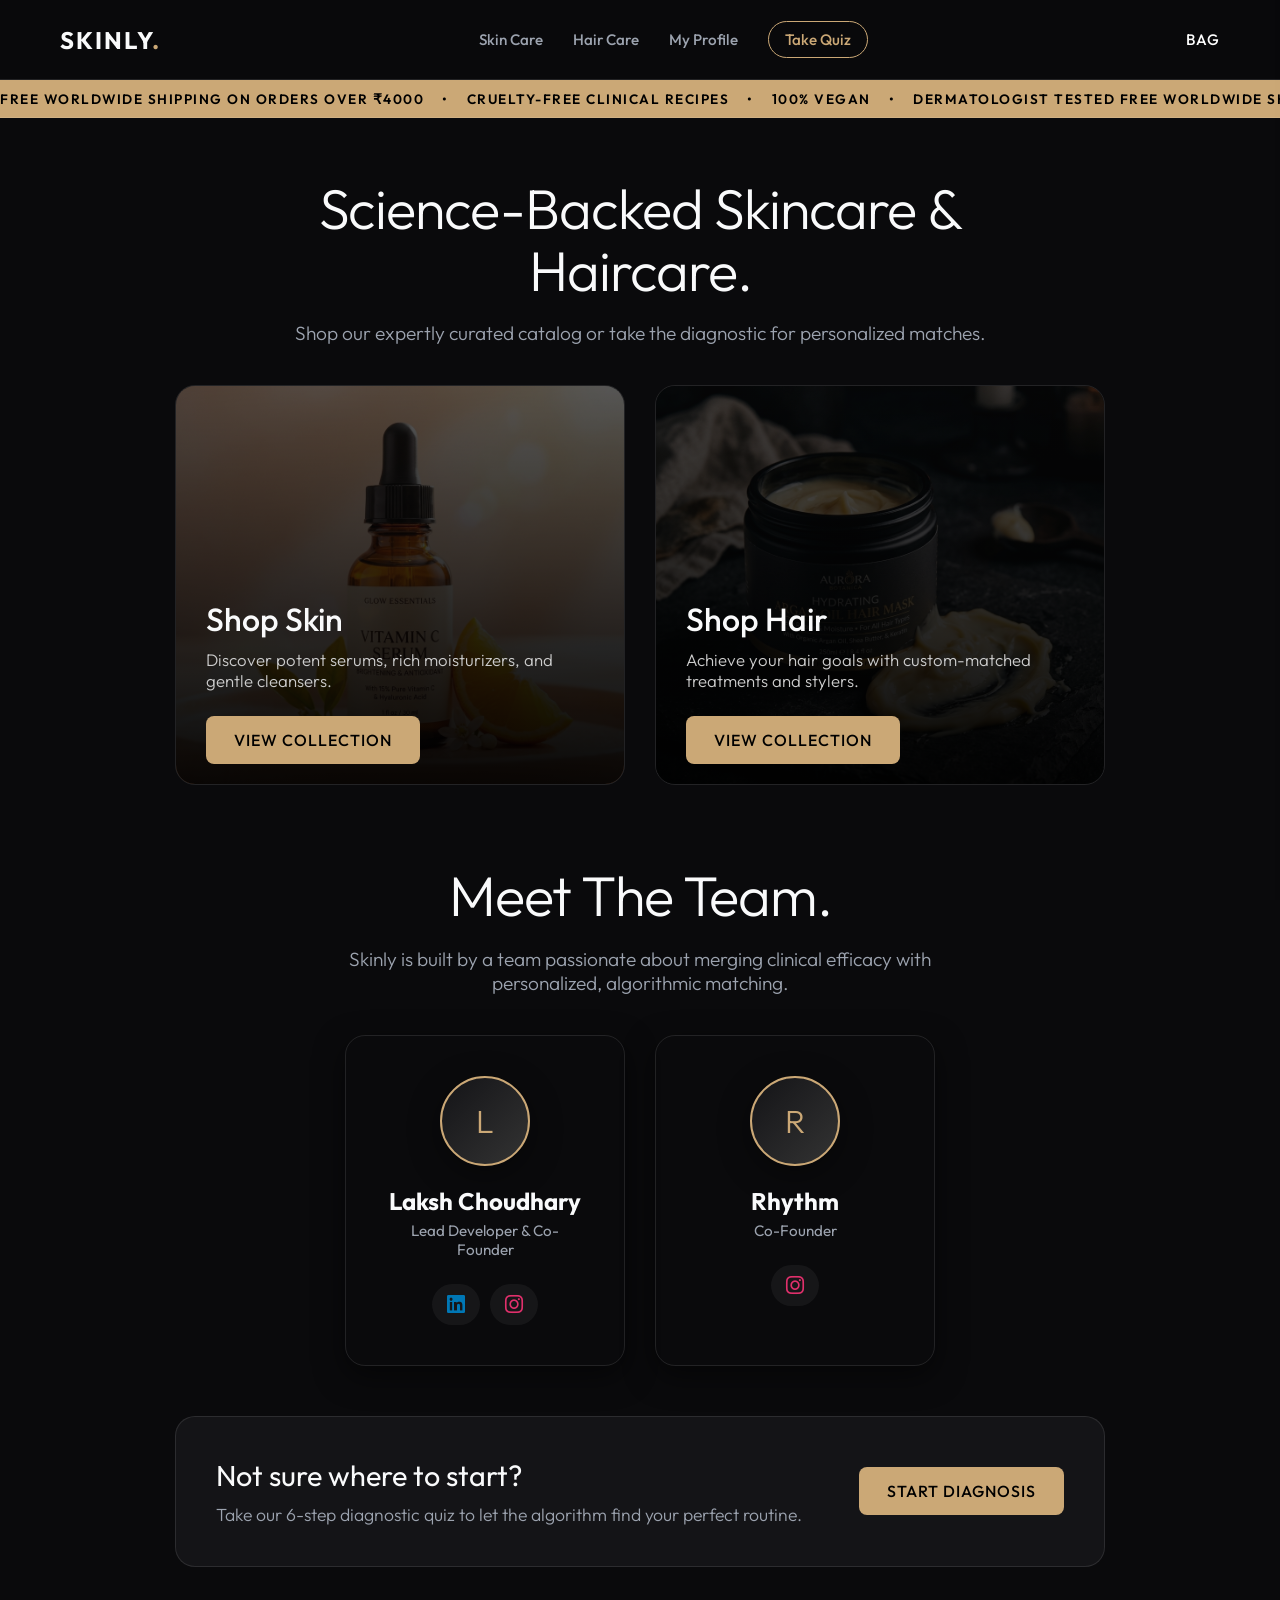
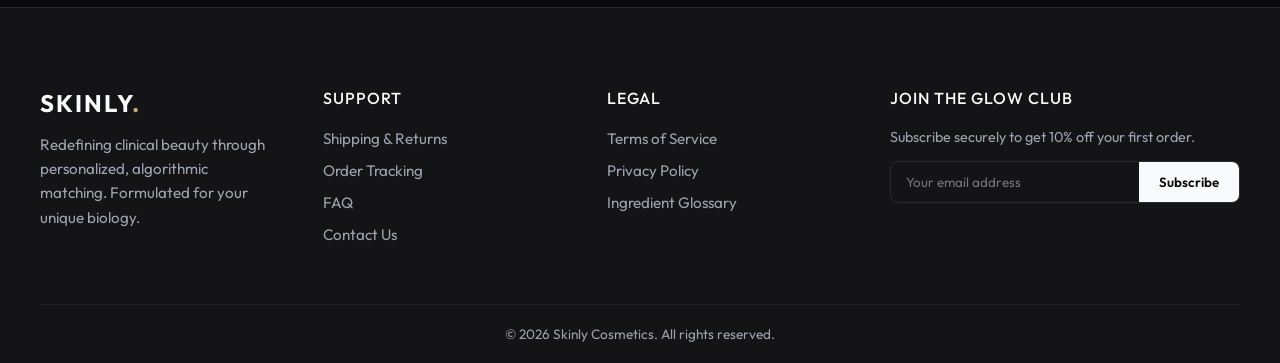
==== index.html @ 486b96c0 "Fix: Remove extensionless index file and move website files to root" ====
<!DOCTYPE html>
<html lang="en">
<head>
    <meta charset="UTF-8">
    <meta name="viewport" content="width=device-width, initial-scale=1.0">
    <title>Skinly | Premium Beauty</title>
    <link rel="preconnect" href="https://fonts.googleapis.com">
    <link rel="preconnect" href="https://fonts.gstatic.com" crossorigin>
    <link href="https://fonts.googleapis.com/css2?family=Outfit:wght@300;400;500;600;700&display=swap" rel="stylesheet">
    <link rel="stylesheet" href="https://cdnjs.cloudflare.com/ajax/libs/font-awesome/6.4.0/css/all.min.css">
    <link rel="stylesheet" href="style.css">
</head>
<body>
    
    <!-- Persistent Top Navigation -->
    <nav class="navbar">
        <div class="nav-container">
            <div class="nav-brand" id="nav-home">
                Skinly<span>.</span>
            </div>
            <ul class="nav-links">
                <li id="nav-skin">Skin Care</li>
                <li id="nav-hair">Hair Care</li>
                <li id="nav-profile">My Profile</li>
                <li id="nav-quiz" class="nav-highlight">Take Quiz</li>
            </ul>
            <div class="nav-tools">
                <button id="nav-cart-btn" class="cart-btn" aria-label="Open Shopping Bag">
                    Bag <span id="cart-badge" class="cart-badge hidden">0</span>
                </button>
                <button id="mobile-menu-btn" class="mobile-menu-btn" aria-label="Open Mobile Menu"><i class="fas fa-bars"></i></button>
            </div>
        </div>
    </nav>

    <!-- Mobile Menu Drawer -->
    <div id="mobile-drawer-overlay" class="drawer-overlay hidden"></div>
    <div id="mobile-drawer" class="mobile-drawer">
        <div class="cart-header">
            <h3>Menu</h3>
            <button id="close-mobile-btn" class="close-drawer">X</button>
        </div>
        <ul class="mobile-nav-links">
            <li id="mob-nav-skin"><i class="fas fa-pump-soap"></i> Skin Care</li>
            <li id="mob-nav-hair"><i class="fas fa-spray-can"></i> Hair Care</li>
            <li id="mob-nav-profile"><i class="fas fa-user-circle"></i> My Profile</li>
            <li id="mob-nav-quiz" class="mob-quiz-btn"><i class="fas fa-clipboard-list"></i> Take Quiz</li>
        </ul>
        <div style="margin-top: auto; padding: 30px; text-align: center; color: var(--text-muted); font-size: 0.8rem; border-top: 1px solid var(--border);">
            Skinly Pharmaceuticals © 2026
        </div>
    </div>

    <!-- Promotional Marquee -->
    <div class="marquee-container">
        <div class="marquee">
            <span>FREE WORLDWIDE SHIPPING ON ORDERS OVER ₹4000 &nbsp;&nbsp;&nbsp;•&nbsp;&nbsp;&nbsp; CRUELTY-FREE CLINICAL RECIPES &nbsp;&nbsp;&nbsp;•&nbsp;&nbsp;&nbsp; 100% VEGAN &nbsp;&nbsp;&nbsp;•&nbsp;&nbsp;&nbsp; DERMATOLOGIST TESTED</span>
            <span>FREE WORLDWIDE SHIPPING ON ORDERS OVER ₹4000 &nbsp;&nbsp;&nbsp;•&nbsp;&nbsp;&nbsp; CRUELTY-FREE CLINICAL RECIPES &nbsp;&nbsp;&nbsp;•&nbsp;&nbsp;&nbsp; 100% VEGAN &nbsp;&nbsp;&nbsp;•&nbsp;&nbsp;&nbsp; DERMATOLOGIST TESTED</span>
        </div>
    </div>

    <!-- App Main Container -->
    <div id="app" class="app-container">
        
        <main id="main-content">
            <!-- Landing View (Home) -->
            <div id="landing-view" class="view active">
                <div class="hero">
                    <h2>Science-Backed Skincare & Haircare.</h2>
                    <p>Shop our expertly curated catalog or take the diagnostic for personalized matches.</p>
                </div>
                
                <div class="category-cards">
                    <div class="category-card" data-action="cat_skin">
                        <div class="category-bg" style="background-image: url('images/serum_vitaminc.png');"></div>
                        <div class="category-content">
                            <h3>Shop Skin</h3>
                            <p>Discover potent serums, rich moisturizers, and gentle cleansers.</p>
                            <button class="primary-btn">View Collection</button>
                        </div>
                    </div>
                    <div class="category-card" data-action="cat_hair">
                        <div class="category-bg" style="background-image: url('images/hair_mask_argan.png');"></div>
                        <div class="category-content">
                            <h3>Shop Hair</h3>
                            <p>Achieve your hair goals with custom-matched treatments and stylers.</p>
                            <button class="primary-btn">View Collection</button>
                        </div>
                    </div>
                    </div>
                </div>

                <!-- Meet The Founders -->
                <div class="team-section" style="margin-top: 80px; margin-bottom: 50px;">
                    <div class="hero" style="margin-top: 0;">
                        <h2>Meet The Team.</h2>
                        <p style="max-width: 600px; margin: 0 auto;">Skinly is built by a team passionate about merging clinical efficacy with personalized, algorithmic matching.</p>
                    </div>
                    <div class="team-grid">
                        <!-- Founder 1 -->
                        <div class="team-card">
                            <div class="avatar-circle" style="width:90px; height:90px; font-size:2rem; margin:0 auto 20px;">L</div>
                            <h3>Laksh Choudhary</h3>
                            <p>Lead Developer & Co-Founder</p>
                            <div style="display:flex; justify-content:center; gap:10px;">
                                <a href="https://www.linkedin.com/in/laksh-choudhary-9b463828b" target="_blank" class="social-btn tooltip" style="padding: 10px 15px;" aria-label="LinkedIn"><i class="fab fa-linkedin" style="color:#0077B5; font-size:1.3rem;"></i></a>
                                <a href="https://www.instagram.com/lakshhh_._" target="_blank" class="social-btn tooltip" style="padding: 10px 15px;" aria-label="Instagram"><i class="fab fa-instagram" style="color:#E1306C; font-size:1.3rem;"></i></a>
                            </div>
                        </div>
                        <!-- Founder 2 -->
                        <div class="team-card">
                            <div class="avatar-circle" style="width:90px; height:90px; font-size:2rem; margin:0 auto 20px;">R</div>
                            <h3>Rhythm</h3>
                            <p>Co-Founder</p>
                            <div style="display:flex; justify-content:center; gap:10px;">
                                <a href="#" target="_blank" class="social-btn tooltip" style="padding: 10px 15px;" aria-label="Instagram"><i class="fab fa-instagram" style="color:#E1306C; font-size:1.3rem;"></i></a>
                            </div>
                        </div>
                    </div>
                </div>

                <div class="quiz-banner" id="banner-quiz">
                    <div>
                        <h3>Not sure where to start?</h3>
                        <p>Take our 6-step diagnostic quiz to let the algorithm find your perfect routine.</p>
                    </div>
                    <button class="primary-btn">Start Diagnosis</button>
                </div>
            </div>

            <!-- Name Capture View -->
            <div id="name-capture-view" class="view hidden">
                <div class="hero" style="margin-top: 100px;">
                    <h2>Let's personalize this.</h2>
                    <p>What should we call you? Your results will be saved under this name.</p>
                    
                    <div class="name-input-container" style="display:flex; flex-direction:column; gap:15px; align-items:center; max-width:400px; margin: 0 auto;">
                        <input type="text" id="user-name-input" placeholder="Enter your first name..." autocomplete="off" style="width:100%;">
                        <button id="save-name-btn" class="primary-btn" style="width:100%;">Continue as Guest</button>
                        
                        <div style="width:100%; text-align:center; color: var(--text-muted); font-size: 0.9rem; margin: 10px 0;">&mdash; OR &mdash;</div>
                        
                        <button id="google-signin-btn" class="secondary-btn" style="width:100%; display:flex; justify-content:center; align-items:center; gap:10px;">
                            <i class="fab fa-google"></i> Sign in with Google to save data
                        </button>
                    </div>
                </div>
            </div>

            <!-- Quiz Category Selection View -->
            <div id="quiz-start-view" class="view hidden">
                <div class="hero">
                    <h2>Select Your Focus.</h2>
                    <p>Which area would you like us to diagnose today?</p>
                </div>
                <div class="selection-buttons">
                    <button class="large-outline-btn" data-quiz="skin">Skin Assessment</button>
                    <button class="large-outline-btn" data-quiz="hair">Hair Assessment</button>
                </div>
            </div>

            <!-- Quiz Flow View -->
            <div id="quiz-view" class="view hidden">
                <div class="quiz-header">
                    <button id="quit-btn" class="text-btn">← Cancel</button>
                    <div class="progress-details">
                        <span id="quiz-category-label" class="badge">Skin</span>
                        <span id="progress-text" class="progress-text">Step 1 of X</span>
                    </div>
                </div>

                <div class="progress-container">
                    <div class="progress-bar-wrap">
                        <div id="progress-bar" class="progress-bar"></div>
                    </div>
                </div>

                <div id="question-container" class="question-container">
                    <h2 id="question-text" class="question-text">Question goes here...</h2>
                    <div id="options-container" class="options-container">
                        <!-- Options injected via JS -->
                    </div>
                </div>
                
                <div class="quiz-controls">
                    <button id="prev-btn" class="secondary-btn hidden">Previous</button>
                </div>
            </div>

            <!-- Loading View -->
            <div id="loading-view" class="view hidden">
                <div class="loader-wrap">
                    <div class="loader"></div>
                    <h2 id="loading-text">Analyzing profile...</h2>
                </div>
            </div>

            <!-- Catalog / Results View -->
            <div id="catalog-view" class="view hidden">
                <div class="catalog-header">
                    <div id="catalog-titles">
                        <h2 id="catalog-title">Shop Skin Care</h2>
                        <p id="catalog-subtitle">Our complete range of clinical formulations.</p>
                    </div>
                    <div id="results-actions" class="hidden">
                        <button id="retake-btn" class="primary-btn">Retake Quiz</button>
                    </div>
                </div>

                <div id="history-callout" class="quiz-banner hidden" style="margin-bottom: 30px; padding: 20px 30px;">
                    <div>
                        <h3 style="font-size: 1.4rem; margin-bottom: 5px;">We saved your perfect matches.</h3>
                        <p style="font-size: 0.95rem;">You previously completed a diagnostic for this category.</p>
                    </div>
                    <button id="load-history-btn" class="secondary-btn">View My Routine</button>
                </div>
                
                <div id="catalog-filters" class="catalog-filters">
                    <select id="filter-select">
                        <option value="All">All Products</option>
                        <option value="Cleanser">Cleansers</option>
                        <option value="Serum">Serums</option>
                        <option value="Moisturizer">Moisturizers</option>
                        <option value="Sunscreen">Sunscreens</option>
                        <option value="Treatment">Treatments</option>
                        <option value="Shampoo">Shampoos</option>
                        <option value="Styling">Styling</option>
                    </select>
                </div>

                <div id="products-grid" class="products-grid">
                    <!-- Products injected via JS -->
                </div>
            </div>

            <!-- Profile / History View -->
            <div id="profile-view" class="view hidden">
                <div class="profile-header">
                    <div class="avatar-circle" id="profile-avatar">G</div>
                    <div>
                        <h2 id="profile-greeting">Welcome back, Guest!</h2>
                        <p>Manage your saved routines and quiz history below.</p>
                    </div>
                </div>

                <div class="history-section">
                    <h3>Your Saved Routines</h3>
                    <div id="history-list" class="history-list">
                        <!-- History cards injected via JS -->
                    </div>
                    <div id="empty-history" class="hidden" style="color: var(--text-muted); margin-top: 20px;">
                        You haven't taken any assessments yet. <a href="#" id="profile-take-quiz-link" style="color: var(--primary);">Take one now</a>.
                    </div>
                </div>
            </div>

        </main>
    </div>

    <!-- Luxury Store Footer -->
    <footer class="app-footer">
        <div class="footer-container">
            <div class="footer-col">
                <div class="nav-brand">Skinly<span>.</span></div>
                <p class="footer-desc">Redefining clinical beauty through personalized, algorithmic matching. Formulated for your unique biology.</p>
            </div>
            <div class="footer-col">
                <h4>Support</h4>
                <ul>
                    <li><a href="#" id="footer-shipping">Shipping & Returns</a></li>
                    <li><a href="#" id="footer-tracking">Order Tracking</a></li>
                    <li><a href="#" id="footer-faq">FAQ</a></li>
                    <li><a href="#" id="footer-contact">Contact Us</a></li>
                </ul>
            </div>
            <div class="footer-col">
                <h4>Legal</h4>
                <ul>
                    <li><a href="#" id="footer-terms">Terms of Service</a></li>
                    <li><a href="#" id="footer-privacy">Privacy Policy</a></li>
                    <li><a href="#" id="footer-ingredients">Ingredient Glossary</a></li>
                </ul>
            </div>
            <div class="footer-col" style="flex: 1.5;">
                <h4>Join the Glow Club</h4>
                <p style="font-size: 0.9rem; margin-bottom: 15px; color: var(--text-muted);">Subscribe securely to get 10% off your first order.</p>
                <div class="newsletter-input">
                    <input type="email" placeholder="Your email address">
                    <button>Subscribe</button>
                </div>
            </div>
        </div>
        <div class="footer-bottom">
            <p>© 2026 Skinly Cosmetics. All rights reserved.</p>
        </div>
    </footer>

    <!-- Shopping Cart Drawer -->
    <div id="cart-drawer-overlay" class="drawer-overlay hidden"></div>
    <div id="cart-drawer" class="cart-drawer">
        <div class="cart-header">
            <h3>Your Bag</h3>
            <button id="close-cart-btn" class="close-drawer">X</button>
        </div>
        <div id="cart-items" class="cart-items">
            <!-- Items injected via JS -->
        </div>
        <div class="cart-footer">
            <div class="cart-subtotal">
                <span>Subtotal</span>
                <span id="cart-subtotal-price">₹0.00</span>
            </div>
            <p class="shipping-note">Taxes and shipping calculated at checkout.</p>
            <button class="primary-btn w-full" id="checkout-btn">Proceed to Checkout</button>
        </div>
    </div>

    <!-- Product Detail Modal -->
    <div id="product-modal" class="modal-overlay hidden">
        <div class="modal-content">
            <button class="close-modal" id="close-modal">×</button>
            <div class="modal-body">
                <div class="modal-image-col">
                    <img id="modal-img" src="" alt="">
                </div>
                <div class="modal-info-col">
                    <div class="modal-badges">
                        <span id="modal-category" class="product-category">Category</span>
                        <span class="rating-badge">⭐ <span id="modal-rating">4.8</span> (<span id="modal-reviews">100</span>)</span>
                    </div>
                    <h2 id="modal-name">Product Name</h2>
                    <p class="modal-price" id="modal-price">$0</p>
                    
                    <div class="modal-section">
                        <h3>Description</h3>
                        <p id="modal-desc">Product description goes here.</p>
                    </div>
                    
                    <div class="modal-section">
                        <h3>How To Use</h3>
                        <p id="modal-how">Instructions go here.</p>
                    </div>

                    <div class="modal-section">
                        <h3>Key Ingredients</h3>
                        <div class="product-ingredients" id="modal-ingredients">
                            <!-- Tags go here -->
                        </div>
                    </div>

                    <div class="modal-footer">
                        <button class="primary-btn w-full" id="modal-add-to-bag">Add To Bag</button>
                    </div>
                </div>
            </div>
        </div>
    </div>

    <!-- Info Modal (Generic for Policies, Contact, etc.) -->
    <div id="info-modal" class="modal-overlay">
        <div class="modal-content info-modal-content">
            <button id="close-info-modal" class="close-modal">&times;</button>
            <div id="info-modal-body">
                <!-- Content injected via JS -->
            </div>
        </div>
    </div>

    <!-- Toast Notification Container -->
    <div id="toast-container" class="toast-container"></div>

    <!-- Firebase SDKs -->
    <script src="https://www.gstatic.com/firebasejs/9.6.1/firebase-app-compat.js"></script>
    <script src="https://www.gstatic.com/firebasejs/9.6.1/firebase-auth-compat.js"></script>
    <script src="https://www.gstatic.com/firebasejs/9.6.1/firebase-firestore-compat.js"></script>
    <script src="firebase-config.js"></script>

    <script src="data.js?v=2"></script>
    <script src="app.js?v=2"></script>
</body>
</html>
---- style.css ----
:root {
    --primary: #cba876; 
    --primary-hover: #e0be8a;
    --bg-main: #0a0a0c;
    --bg-secondary: #141417;
    --card-bg: rgba(30, 30, 35, 0.6);
    --text-main: #f9fafb;
    --text-muted: #9ca3af;
    --border: rgba(255, 255, 255, 0.1);
    --radius-lg: 20px;
    --radius-md: 12px;
    --radius-sm: 8px;
    --shadow-subtle: 0 8px 32px rgba(0,0,0,0.4);
    --shadow-hover: 0 15px 40px rgba(0,0,0,0.6);
    --nav-height: 80px;
    --marquee-height: 38px;
    --transition: all 0.4s cubic-bezier(0.25, 0.8, 0.25, 1);
}

* { margin: 0; padding: 0; box-sizing: border-box; font-family: 'Outfit', sans-serif; }
body { background: var(--bg-main); color: var(--text-main); min-height: 100vh; overflow-x: hidden; -webkit-font-smoothing: antialiased; padding-top: calc(var(--nav-height) + var(--marquee-height)); display: flex; flex-direction: column; }

/* --- Navigation --- */
.navbar { position: fixed; top: 0; left: 0; right: 0; height: var(--nav-height); background: rgba(10, 10, 12, 0.95); backdrop-filter: blur(15px); border-bottom: 1px solid var(--border); z-index: 100; }
.nav-container { max-width: 1200px; margin: 0 auto; padding: 0 20px; height: 100%; display: flex; justify-content: space-between; align-items: center; }
.nav-brand { font-size: 1.5rem; font-weight: 700; letter-spacing: 2px; text-transform: uppercase; cursor: pointer; }
.nav-brand span { color: var(--primary); }
.nav-links { display: flex; list-style: none; gap: 30px; align-items: center; }
.nav-links li { font-size: 0.95rem; font-weight: 500; cursor: pointer; color: var(--text-muted); transition: color 0.3s; }
.nav-links li:hover { color: var(--text-main); }
.nav-links .nav-highlight { color: var(--primary); border: 1px solid var(--primary); padding: 8px 16px; border-radius: 20px; }
.nav-links .nav-highlight:hover { background: rgba(203, 168, 118, 0.1); }
.nav-tools { display: flex; align-items: center; }
.cart-btn { background: transparent; border: none; color: white; text-transform: uppercase; letter-spacing: 1px; font-size: 0.95rem; font-weight: 500; cursor: pointer; display: flex; align-items: center; gap: 8px; transition: color 0.3s; }
.cart-btn:hover { color: var(--primary); }
.cart-badge { background: var(--primary); color: #000; width: 22px; height: 22px; border-radius: 50%; font-size: 0.8rem; display: flex; justify-content: center; align-items: center; font-weight: 700; }

/* --- Marquee --- */
.marquee-container { position: fixed; top: var(--nav-height); left: 0; right: 0; height: var(--marquee-height); background: var(--primary); color: #000; display: flex; align-items: center; overflow: hidden; z-index: 99; border-bottom: 1px solid var(--border); }
.marquee { white-space: nowrap; font-size: 0.85rem; font-weight: 600; letter-spacing: 1.5px; animation: scroll-left 25s linear infinite; }
@keyframes scroll-left { 0% { transform: translateX(0); } 100% { transform: translateX(-50%); } }

/* --- App Container & Views --- */
.app-container { flex: 1; max-width: 1200px; margin: 0 auto; padding: 40px 20px; width: 100%; display: flex; flex-direction: column; }
.view { display: none; opacity: 0; transform: translateY(15px); transition: opacity 0.5s ease, transform 0.5s ease; flex: 1; }
.view.active { display: block; opacity: 1; transform: translateY(0); }
.hidden { display: none !important; }

/* --- Shared Elements --- */
.hero { text-align: center; max-width: 700px; margin: 20px auto 40px; }
.hero h2 { font-size: 3.5rem; line-height: 1.1; margin-bottom: 20px; font-weight: 300; letter-spacing: -1px; }
.hero p { font-size: 1.2rem; color: var(--text-muted); font-weight: 300; }

.primary-btn, .secondary-btn, .text-btn, .large-outline-btn { padding: 14px 28px; border-radius: var(--radius-sm); font-size: 1rem; font-weight: 500; cursor: pointer; transition: var(--transition); border: none; letter-spacing: 1px; text-transform: uppercase; }
.primary-btn { background: var(--primary); color: #000; }
.primary-btn:hover { background: var(--primary-hover); transform: translateY(-2px); box-shadow: 0 10px 20px rgba(203, 168, 118, 0.2); }
.secondary-btn { background: var(--bg-secondary); color: var(--text-main); border: 1px solid var(--border); }
.secondary-btn:hover { background: #1f1f23; border-color: var(--primary); }
.text-btn { background: transparent; color: var(--text-muted); padding: 0; }
.text-btn:hover { color: var(--text-main); }
.large-outline-btn { width: 100%; padding: 30px; font-size: 1.5rem; margin-bottom: 20px; border: 2px solid var(--border); background: transparent; color: white; border-radius: var(--radius-lg); }
.large-outline-btn:hover { border-color: var(--primary); background: rgba(203,168,118,0.05); }

/* --- Name Capture --- */
.name-input-container { display: flex; max-width: 500px; margin: 40px auto; gap: 10px; }
.name-input-container input { flex: 1; background: var(--bg-secondary); border: 1px solid var(--border); padding: 18px 25px; border-radius: var(--radius-sm); color: white; font-size: 1.2rem; outline: none; transition: var(--transition); }
.name-input-container input:focus { border-color: var(--primary); }

/* --- Landing View --- */
.category-cards { display: flex; gap: 30px; justify-content: center; margin-bottom: 60px; flex-wrap: wrap; }
.category-card { flex: 1; min-width: 300px; max-width: 450px; height: 400px; border-radius: var(--radius-lg); overflow: hidden; position: relative; cursor: pointer; border: 1px solid var(--border); transition: var(--transition); }
.category-card .category-bg { position: absolute; top: 0; left: 0; right: 0; bottom: 0; background-size: cover; background-position: center; opacity: 0.4; transition: transform 0.7s ease, opacity 0.4s ease; }
.category-card::after { content: ''; position: absolute; top: 0; left: 0; right: 0; bottom: 0; background: linear-gradient(to top, rgba(0,0,0,0.9) 0%, rgba(0,0,0,0.2) 100%); }
.category-content { position: absolute; bottom: 0; left: 0; right: 0; padding: 40px 30px; z-index: 2; transform: translateY(20px); transition: transform 0.4s ease; }
.category-content h3 { font-size: 2rem; font-weight: 500; margin-bottom: 10px; }
.category-content p { color: #ccc; margin-bottom: 25px; font-weight: 300; font-size: 1.05rem; }
.category-card:hover { transform: translateY(-5px); box-shadow: 0 20px 40px rgba(0,0,0,0.8); border-color: var(--primary); }
.category-card:hover .category-bg { transform: scale(1.05); opacity: 0.6; }
.category-card:hover .category-content { transform: translateY(0); }
.quiz-banner { background: var(--bg-secondary); border: 1px solid var(--border); border-radius: var(--radius-lg); padding: 40px; display: flex; justify-content: space-between; align-items: center; max-width: 930px; margin: 0 auto; gap: 30px; }
.quiz-banner h3 { font-size: 1.8rem; font-weight: 400; margin-bottom: 10px; }
.quiz-banner p { color: var(--text-muted); font-weight: 300; font-size: 1.1rem; }

/* --- Quiz View --- */
#quiz-view { max-width: 800px; margin: 0 auto; width: 100%; }
.quiz-header { display: flex; justify-content: space-between; align-items: center; margin-bottom: 40px; }
.progress-details { display: flex; align-items: center; gap: 15px; }
.badge { background: var(--bg-secondary); border: 1px solid var(--border); padding: 6px 14px; border-radius: 20px; font-size: 0.8rem; text-transform: uppercase; color: var(--primary); }
.progress-text { font-size: 0.9rem; color: var(--text-muted); text-transform: uppercase; }
.progress-bar-wrap { height: 4px; background: var(--bg-secondary); border-radius: 2px; overflow: hidden; margin-bottom: 50px; }
.progress-bar { height: 100%; background: var(--primary); width: 0%; transition: width 0.5s ease; }
.question-text { font-size: 2.2rem; margin-bottom: 40px; font-weight: 400; line-height: 1.3; }
.options-container { display: flex; flex-direction: column; gap: 15px; }
.option-btn { background: var(--card-bg); border: 1px solid var(--border); padding: 24px 30px; border-radius: var(--radius-md); text-align: left; font-size: 1.2rem; font-weight: 300; color: var(--text-main); cursor: pointer; transition: var(--transition); }
.option-btn:hover { border-color: var(--primary); background: rgba(203, 168, 118, 0.05); transform: translateX(5px); }
.quiz-controls { margin-top: 40px; padding-top: 40px; border-top: 1px solid var(--border); display: flex; justify-content: flex-start; }

/* --- Catalog & Grid --- */
.catalog-header { display: flex; justify-content: space-between; align-items: flex-end; margin-bottom: 30px; border-bottom: 1px solid var(--border); padding-bottom: 20px; }
.catalog-header h2 { font-size: 3rem; font-weight: 300; margin-bottom: 10px; }
.catalog-header p { color: var(--text-muted); font-size: 1.2rem; }
.catalog-filters { margin-bottom: 40px; }
.catalog-filters select { background: var(--bg-secondary); color: white; border: 1px solid var(--border); padding: 10px 20px; border-radius: var(--radius-sm); font-size: 1rem; outline: none; }

.products-grid { display: grid; grid-template-columns: repeat(auto-fill, minmax(300px, 1fr)); gap: 40px; padding-bottom: 100px; }
.product-card { background: var(--bg-secondary); border-radius: var(--radius-lg); overflow: hidden; box-shadow: var(--shadow-subtle); transition: var(--transition); display: flex; flex-direction: column; border: 1px solid var(--border); cursor: pointer; position: relative; }
.product-card:hover { transform: translateY(-8px); box-shadow: var(--shadow-hover); border-color: rgba(203, 168, 118, 0.3); }
.product-image-wrap { height: 300px; background: #111; display: flex; align-items: center; justify-content: center; overflow: hidden; position: relative; }
.product-image-wrap img { max-width: 90%; max-height: 90%; object-fit: contain; transition: transform 0.6s ease; }
.product-card:hover .product-image-wrap img { transform: scale(1.08); }
.match-badge { position: absolute; top: 15px; right: 15px; background: rgba(0,0,0,0.6); backdrop-filter: blur(5px); border: 1px solid var(--primary); color: var(--primary); padding: 6px 14px; border-radius: 20px; font-size: 0.85rem; font-weight: 600; z-index: 2; }
.product-info { padding: 25px; flex: 1; display: flex; flex-direction: column; }
.product-category { font-size: 0.8rem; text-transform: uppercase; letter-spacing: 2px; color: var(--text-muted); font-weight: 600; margin-bottom: 8px; }
.product-name { font-size: 1.5rem; font-weight: 400; margin-bottom: 10px; line-height: 1.2; }
.product-desc { font-size: 1rem; color: var(--text-muted); margin-bottom: 20px; line-height: 1.5; font-weight: 300; flex: 1; display: -webkit-box; -webkit-line-clamp: 2; -webkit-box-orient: vertical; overflow: hidden;}
.product-footer { display: flex; justify-content: space-between; align-items: center; margin-top: auto; padding-top: 15px; border-top: 1px solid var(--border); }
.product-price { font-size: 1.5rem; font-weight: 300; color: var(--primary); }
.buy-btn { background: transparent; color: var(--text-main); padding: 10px 20px; border-radius: var(--radius-sm); font-weight: 400; border: 1px solid var(--border); cursor: pointer; transition: var(--transition); }
.buy-btn:hover { background: var(--text-main); color: var(--bg-main); }

/* --- Profile View --- */
.profile-header { display: flex; align-items: center; gap: 30px; margin: 40px 0 60px; padding-bottom: 30px; border-bottom: 1px solid var(--border); }
.avatar-circle { width: 100px; height: 100px; border-radius: 50%; background: linear-gradient(135deg, var(--bg-secondary), #333); border: 2px solid var(--primary); display: flex; justify-content: center; align-items: center; font-size: 2.5rem; font-weight: 300; color: var(--primary); box-shadow: var(--shadow-subtle); }
.history-card { background: var(--card-bg); border: 1px solid var(--border); border-radius: var(--radius-md); padding: 25px 30px; display: flex; justify-content: space-between; align-items: center; cursor: pointer; transition: var(--transition); margin-bottom: 20px;}
.history-card:hover { border-color: var(--primary); background: rgba(203, 168, 118, 0.05); transform: translateX(5px); }
.history-card h4 { font-size: 1.4rem; font-weight: 400; margin-bottom: 5px; }

/* --- Modal --- */
.modal-overlay { position: fixed; top: 0; left: 0; right: 0; bottom: 0; background: rgba(0,0,0,0.8); backdrop-filter: blur(8px); z-index: 1000; display: flex; justify-content: center; align-items: center; padding: 20px; opacity: 0; transition: opacity 0.3s; pointer-events: none; }
.modal-overlay.show { opacity: 1; pointer-events: auto; }
.modal-content { background: var(--bg-main); width: 100%; max-width: 1000px; max-height: 90vh; border-radius: var(--radius-lg); border: 1px solid var(--border); position: relative; overflow: hidden; display: flex; flex-direction: column; transform: translateY(20px); transition: transform 0.4s; }
.modal-overlay.show .modal-content { transform: translateY(0); }
.close-modal { position: absolute; top: 20px; right: 20px; background: rgba(255,255,255,0.1); border: none; color: white; width: 40px; height: 40px; border-radius: 50%; font-size: 1.5rem; cursor: pointer; z-index: 10; transition: background 0.3s; }
.close-modal:hover { background: rgba(255,255,255,0.2); }
.modal-body { display: flex; flex-direction: row; height: 100%; overflow-y: auto; }
.modal-image-col { flex: 1; background: #111; min-height: 400px; display: flex; align-items: center; justify-content: center; padding: 40px; }
.modal-image-col img { max-width: 100%; max-height: 600px; object-fit: contain; }
.modal-info-col { flex: 1; padding: 50px 40px; display: flex; flex-direction: column; }
.modal-section { margin-bottom: 30px; border-bottom: 1px solid var(--border); padding-bottom: 30px; }
.modal-section:last-child { border-bottom: none; }
.product-ingredients { display: flex; flex-wrap: wrap; gap: 8px; }
.ingredient-tag { background: rgba(255,255,255,0.05); border: 1px solid var(--border); padding: 5px 12px; border-radius: 20px; font-size: 0.9rem; color: var(--text-main); }
.w-full { width: 100%; }

/* --- Shopping Cart Drawer --- */
.drawer-overlay { position: fixed; top: 0; left: 0; right: 0; bottom: 0; background: rgba(0,0,0,0.6); z-index: 1001; opacity: 0; pointer-events: none; transition: opacity 0.4s ease; backdrop-filter: blur(4px); }
.drawer-overlay.show { opacity: 1; pointer-events: auto; }
.cart-drawer { position: fixed; top: 0; right: -450px; width: 100%; max-width: 400px; height: 100vh; background: var(--bg-secondary); border-left: 1px solid var(--border); z-index: 1002; display: flex; flex-direction: column; transition: right 0.4s cubic-bezier(0.25, 0.8, 0.25, 1); box-shadow: -10px 0 30px rgba(0,0,0,0.8); }
.cart-drawer.show { right: 0; }
.cart-header { padding: 30px; border-bottom: 1px solid var(--border); display: flex; justify-content: space-between; align-items: center; }
.cart-header h3 { font-size: 1.5rem; font-weight: 300; }
.close-drawer { background: transparent; border: none; color: var(--text-muted); font-size: 1.2rem; cursor: pointer; transition: color 0.3s; }
.close-drawer:hover { color: white; }
.cart-items { flex: 1; overflow-y: auto; padding: 30px; display: flex; flex-direction: column; gap: 20px; }
.cart-item { display: flex; gap: 15px; padding-bottom: 20px; border-bottom: 1px solid rgba(255,255,255,0.05); }
.cart-item img { width: 80px; height: 80px; object-fit: contain; background: #111; border-radius: 8px; border: 1px solid rgba(255,255,255,0.05); }
.cart-item-info { flex: 1; display: flex; flex-direction: column; justify-content: center;}
.cart-item-name { font-size: 1rem; font-weight: 500; margin-bottom: 4px; line-height: 1.2;}
.cart-item-price { color: var(--primary); font-size: 1rem; margin-bottom: 8px;}
.cart-item-remove { font-size: 0.8rem; color: var(--text-muted); cursor: pointer; text-decoration: underline; background: transparent; border: none; text-align: left; padding: 0;}
.cart-item-remove:hover { color: white; }
.cart-empty-message { text-align: center; color: var(--text-muted); margin-top: 50px; font-weight: 300;}
.cart-footer { padding: 30px; border-top: 1px solid var(--border); background: var(--bg-main); }
.cart-subtotal { display: flex; justify-content: space-between; align-items: center; font-size: 1.2rem; margin-bottom: 10px; font-weight: 500;}
.shipping-note { font-size: 0.85rem; color: var(--text-muted); margin-bottom: 20px; }

/* --- Toast Notifications --- */
.toast-container { position: fixed; bottom: 30px; right: 30px; display: flex; flex-direction: column; gap: 10px; z-index: 2000; pointer-events: none; }
.toast { background: var(--card-bg); backdrop-filter: blur(10px); border: 1px solid var(--primary); color: white; padding: 15px 25px; border-radius: var(--radius-sm); font-size: 0.95rem; display: flex; align-items: center; gap: 10px; transform: translateX(120%); opacity: 0; transition: transform 0.4s cubic-bezier(0.25, 0.8, 0.25, 1), opacity 0.4s; box-shadow: 0 10px 30px rgba(0,0,0,0.5); }
.toast.show { transform: translateX(0); opacity: 1; }
.toast-icon { color: var(--primary); font-weight: bold; }

/* --- Luxury Footer --- */
.app-footer { background: var(--bg-secondary); border-top: 1px solid var(--border); padding: 80px 20px 20px; margin-top: auto; }
.footer-container { max-width: 1200px; margin: 0 auto; display: flex; flex-wrap: wrap; gap: 50px; margin-bottom: 60px; }
.footer-col { flex: 1; min-width: 200px; }
.footer-desc { color: var(--text-muted); margin-top: 15px; line-height: 1.6; font-size: 0.95rem;}
.footer-col h4 { font-weight: 500; text-transform: uppercase; letter-spacing: 1px; margin-bottom: 20px; font-size: 1rem;}
.footer-col ul { list-style: none; display: flex; flex-direction: column; gap: 12px; }
.footer-col a { color: var(--text-muted); text-decoration: none; transition: color 0.3s; font-size: 0.95rem; }
.footer-col a:hover { color: var(--text-main); }
.newsletter-input { display: flex; width: 100%; border: 1px solid var(--border); border-radius: var(--radius-sm); overflow: hidden; }
.newsletter-input input { flex: 1; background: transparent; border: none; padding: 12px 15px; color: white; outline: none; }
.newsletter-input button { background: var(--text-main); color: var(--bg-main); border: none; padding: 0 20px; font-weight: 600; cursor: pointer; transition: background 0.3s;}
.newsletter-input button:hover { background: var(--primary); }
.footer-bottom { max-width: 1200px; margin: 0 auto; border-top: 1px solid rgba(255,255,255,0.05); padding-top: 20px; text-align: center; color: var(--text-muted); font-size: 0.85rem; }

/* --- Mobile Menu Drawer --- */
.mobile-menu-btn { display: none; background: transparent; border: none; color: white; font-size: 1.5rem; margin-left: 20px; cursor: pointer; transition: color 0.3s; }
.mobile-menu-btn:hover { color: var(--primary); }
.mobile-drawer { position: fixed; top: 0; left: -450px; width: 100%; max-width: 320px; height: 100vh; background: var(--bg-secondary); border-right: 1px solid var(--border); z-index: 1002; display: flex; flex-direction: column; transition: left 0.4s cubic-bezier(0.25, 0.8, 0.25, 1); box-shadow: 10px 0 30px rgba(0,0,0,0.8); }
.mobile-drawer.show { left: 0; }
.mobile-nav-links { list-style: none; padding: 20px 0; display: flex; flex-direction: column; font-size: 1.2rem; font-weight: 300; }
.mobile-nav-links li { cursor: pointer; color: var(--text-muted); transition: color 0.3s; padding: 20px 30px; border-bottom: 1px solid rgba(255,255,255,0.03); display: flex; align-items: center; gap: 15px; }
.mobile-nav-links li i { font-size: 1.1rem; width: 25px; text-align: center; color: var(--primary); }
.mobile-nav-links li:hover { color: white; background: rgba(255,255,255,0.02); }
.mobile-nav-links .mob-quiz-btn { margin: 20px 30px; padding: 15px; background: var(--primary); color: #000; border-radius: 30px; justify-content: center; font-weight: 500; font-size: 1.1rem; border: none; }
.mobile-nav-links .mob-quiz-btn i { color: #000; width: auto; }
.mobile-nav-links .mob-quiz-btn:hover { background: var(--primary-hover); transform: translateY(-2px); }

@media (max-width: 768px) {
    .nav-links { display: none; }
    .mobile-menu-btn { display: inline-block; }
    .hero h2 { font-size: 2.5rem; }
    .modal-body { flex-direction: column; }
    .footer-container { flex-direction: column; gap: 30px; }
}

/* --- Info Modal Styles --- */
.info-modal-content {
    max-width: 600px;
    padding: 50px;
    background: #0f0f0f;
    border: 1px solid #333;
    border-radius: 20px;
}

.info-content-header {
    margin-bottom: 30px;
    text-align: center;
}

.info-content-header h2 {
    font-size: 2rem;
    margin-bottom: 15px;
}

.info-body-text {
    line-height: 1.8;
    color: var(--text-muted);
}

.info-body-text h3 {
    color: var(--white);
    margin: 25px 0 10px 0;
    font-size: 1.1rem;
    text-transform: uppercase;
    letter-spacing: 1px;
}

.info-body-text p {
    margin-bottom: 15px;
}

/* --- Contact Specific Styles --- */
.contact-card {
    background: #1a1a1a;
    padding: 30px;
    border-radius: 15px;
    margin-top: 20px;
    text-align: center;
}

.contact-name {
    font-size: 1.5rem;
    font-weight: 600;
    color: var(--white);
    margin-bottom: 5px;
}

.contact-role {
    color: var(--accent);
    font-size: 0.9rem;
    text-transform: uppercase;
    letter-spacing: 1px;
    margin-bottom: 15px;
}

.contact-phone {
    font-size: 1.1rem;
    margin-bottom: 20px;
}

.social-links {
    display: flex;
    gap: 15px;
    justify-content: center;
}

.social-icon-btn {
    width: 50px;
    height: 50px;
    border-radius: 50%;
    display: flex;
    align-items: center;
    justify-content: center;
    font-size: 1.5rem;
    color: white;
    text-decoration: none;
    transition: all 0.3s ease;
    border: 1px solid rgba(255,255,255,0.1);
}

.social-icon-btn.instagram {
    background: radial-gradient(circle at 30% 107%, #fdf497 0%, #fdf497 5%, #fd5949 45%, #d6249f 60%, #285AEB 90%);
}

.social-icon-btn.linkedin {
    background: #0077b5;
}

.social-icon-btn:hover {
    transform: translateY(-5px);
    box-shadow: 0 10px 20px rgba(0,0,0,0.5);
    border-color: var(--accent);
}

/* --- Team Section --- */
.team-grid { display: flex; gap: 30px; justify-content: center; margin-top: 40px; flex-wrap: wrap; }
.team-card { background: var(--surface); border: 1px solid var(--border); padding: 40px; border-radius: var(--radius-lg); text-align: center; width: 280px; box-shadow: 0 10px 30px rgba(0,0,0,0.5); transition: transform 0.3s; }
.team-card:hover { transform: translateY(-5px); border-color: var(--primary); }
.team-card h3 { font-size: 1.5rem; margin-bottom: 5px; color: var(--text-main); }
.team-card p { color: var(--text-muted); font-size: 0.95rem; margin-bottom: 25px; }
.social-btn { display: inline-flex; align-items: center; gap: 8px; padding: 10px 20px; background: rgba(255,255,255,0.05); border-radius: 30px; color: var(--text-main); text-decoration: none; font-weight: 500; font-size: 0.9rem; transition: background 0.3s; }
.social-btn i { color: #E1306C; font-size: 1.1rem; }
.social-btn:hover { background: rgba(255,255,255,0.1); }
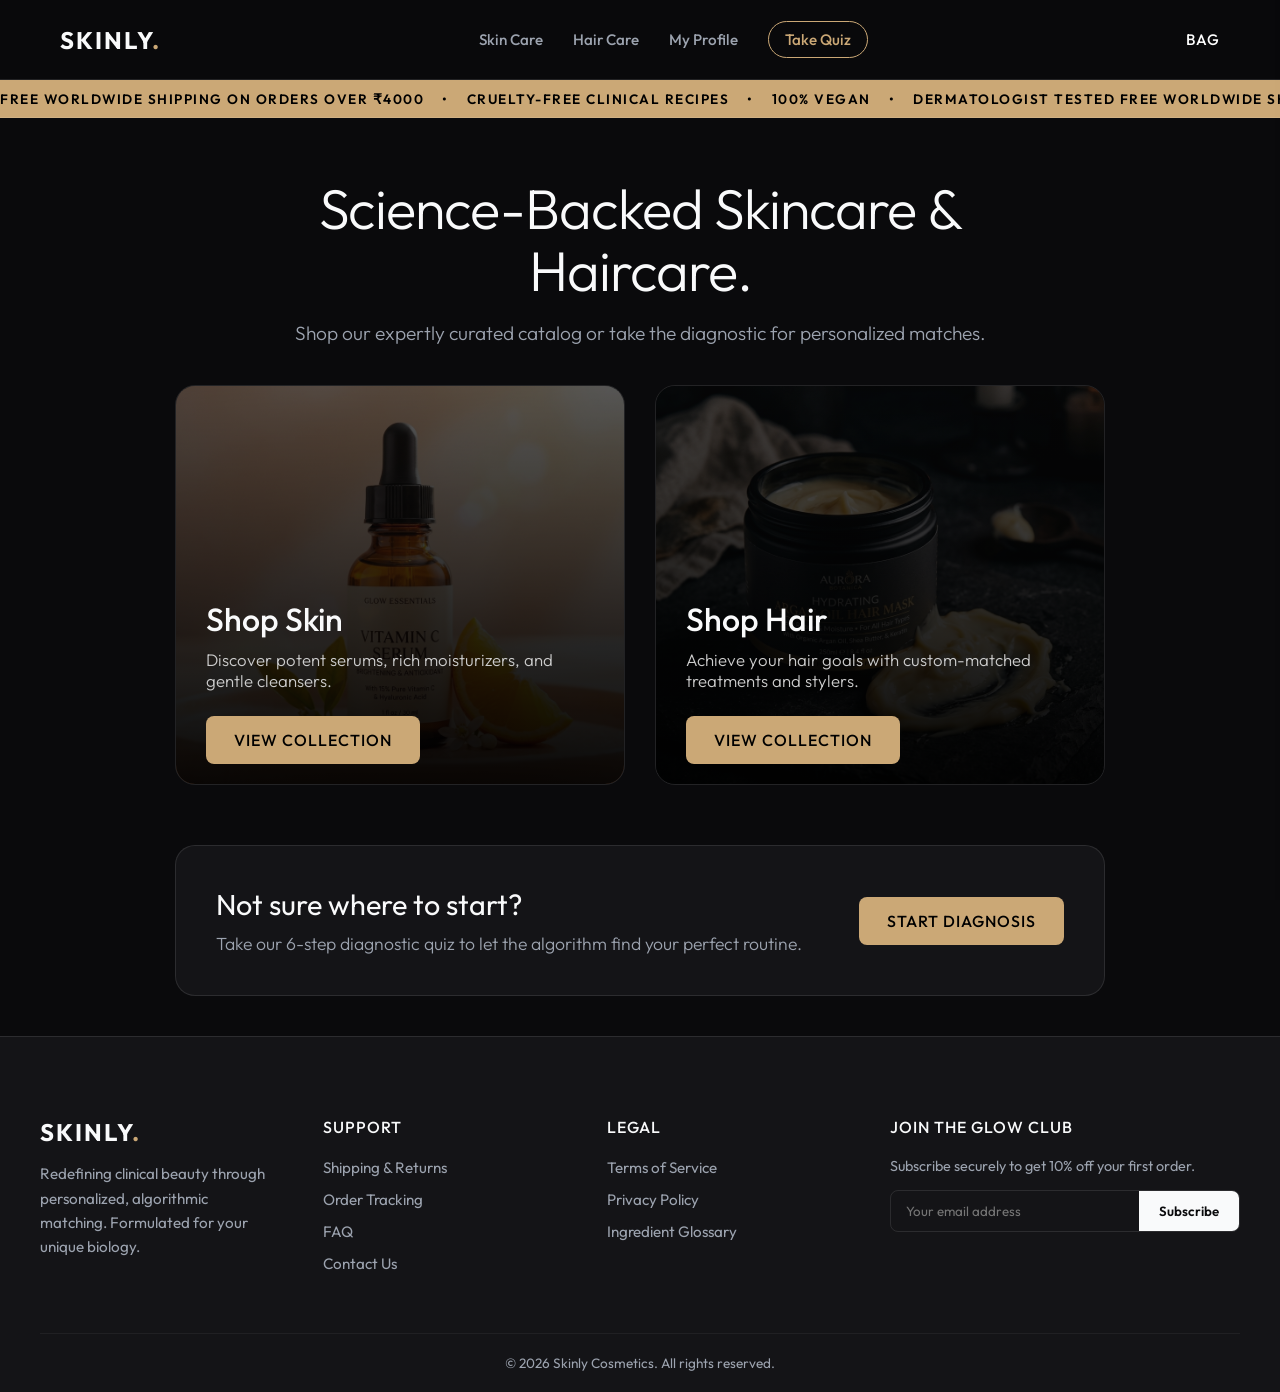
==== commit 4a6ff388: "Fix: Restore products visibility, add safety checks, and remove team section" ====
--- a/index.html
+++ b/index.html
@@ -90,34 +90,7 @@
                     </div>
                 </div>
 
-                <!-- Meet The Founders -->
-                <div class="team-section" style="margin-top: 80px; margin-bottom: 50px;">
-                    <div class="hero" style="margin-top: 0;">
-                        <h2>Meet The Team.</h2>
-                        <p style="max-width: 600px; margin: 0 auto;">Skinly is built by a team passionate about merging clinical efficacy with personalized, algorithmic matching.</p>
-                    </div>
-                    <div class="team-grid">
-                        <!-- Founder 1 -->
-                        <div class="team-card">
-                            <div class="avatar-circle" style="width:90px; height:90px; font-size:2rem; margin:0 auto 20px;">L</div>
-                            <h3>Laksh Choudhary</h3>
-                            <p>Lead Developer & Co-Founder</p>
-                            <div style="display:flex; justify-content:center; gap:10px;">
-                                <a href="https://www.linkedin.com/in/laksh-choudhary-9b463828b" target="_blank" class="social-btn tooltip" style="padding: 10px 15px;" aria-label="LinkedIn"><i class="fab fa-linkedin" style="color:#0077B5; font-size:1.3rem;"></i></a>
-                                <a href="https://www.instagram.com/lakshhh_._" target="_blank" class="social-btn tooltip" style="padding: 10px 15px;" aria-label="Instagram"><i class="fab fa-instagram" style="color:#E1306C; font-size:1.3rem;"></i></a>
-                            </div>
-                        </div>
-                        <!-- Founder 2 -->
-                        <div class="team-card">
-                            <div class="avatar-circle" style="width:90px; height:90px; font-size:2rem; margin:0 auto 20px;">R</div>
-                            <h3>Rhythm</h3>
-                            <p>Co-Founder</p>
-                            <div style="display:flex; justify-content:center; gap:10px;">
-                                <a href="#" target="_blank" class="social-btn tooltip" style="padding: 10px 15px;" aria-label="Instagram"><i class="fab fa-instagram" style="color:#E1306C; font-size:1.3rem;"></i></a>
-                            </div>
-                        </div>
-                    </div>
-                </div>
+
 
                 <div class="quiz-banner" id="banner-quiz">
                     <div>
@@ -375,7 +348,7 @@
     <script src="https://www.gstatic.com/firebasejs/9.6.1/firebase-firestore-compat.js"></script>
     <script src="firebase-config.js"></script>
 
-    <script src="data.js?v=2"></script>
-    <script src="app.js?v=2"></script>
+    <script src="data.js?v=3"></script>
+    <script src="app.js?v=3"></script>
 </body>
 </html>
